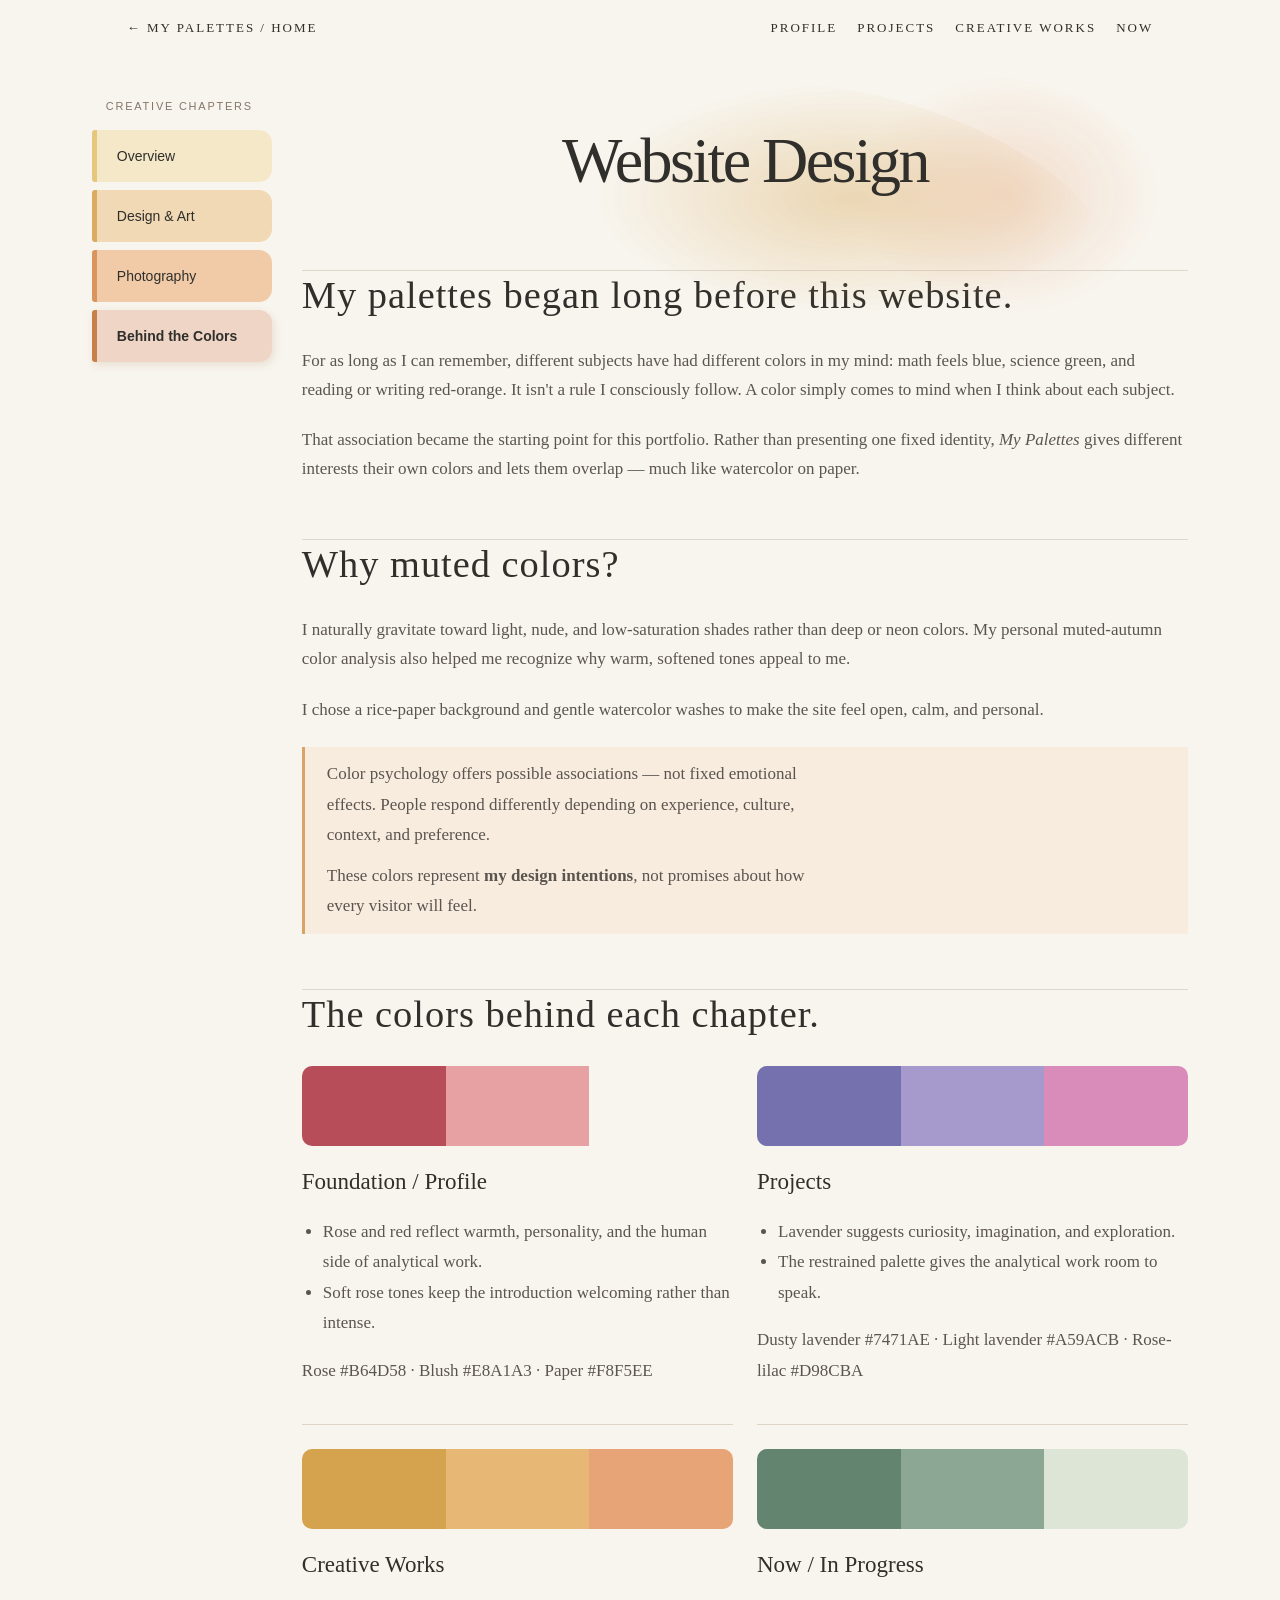
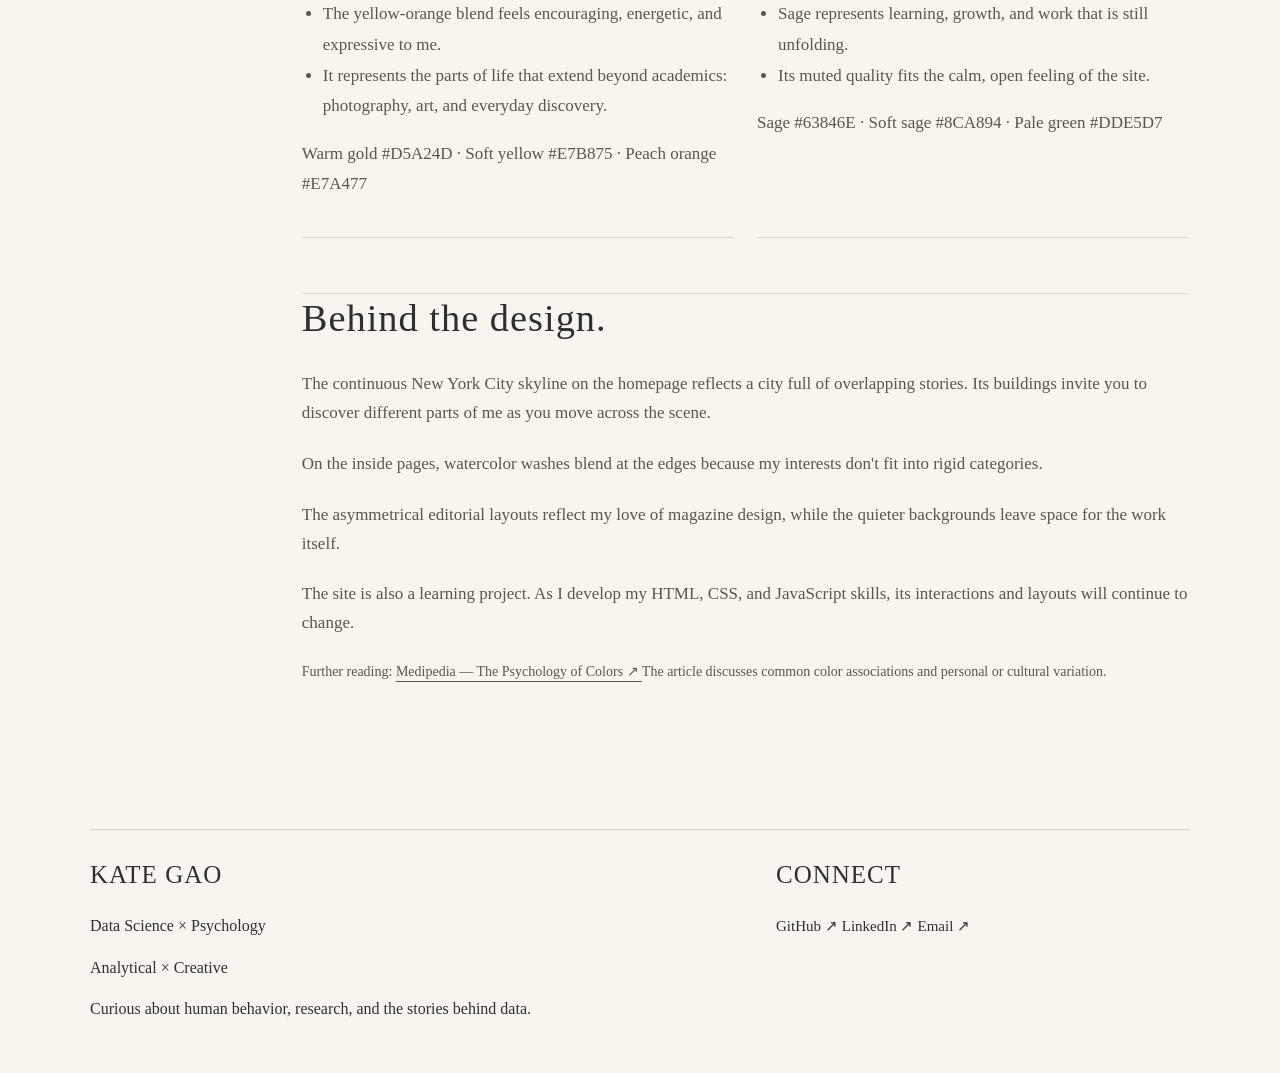
==== creative-colors.html @ e6b53db7 "Add files via upload" ====
<!DOCTYPE html>
<html lang="en">

<head>
    <meta charset="UTF-8">
    <meta name="viewport" content="width=device-width, initial-scale=1">

    <title>The colors I keep coming back to. | My Palettes</title>

    <!-- Shared portfolio CSS -->
    <link rel="stylesheet" href="style.css">

    <!-- Creative Works styling -->
    <link rel="stylesheet" href="creative.css">

    <!-- Creative Works JavaScript -->
    <script src="creative.js" defer></script>
</head>

<body class="creative-site">

    <!--  main naviagation -->

    <nav class="cw-topnav" aria-label="Main navigation">
        <a href="index.html">
            ← MY PALETTES / HOME
        </a>

        <div class="cw-toplinks">
            <a href="profile.html">Profile</a>
            <a href="projects.html">Projects</a>
            <a href="photography.html">Creative Works</a>
            <a href="now.html">Now</a>
        </div>
    </nav>


    <!-- CREATIVE WORKS LAYOUT-->

    <main>
        <div class="cw-page">

            <!-- LEFT-SIDE CHAPTER NAVIGATION -->
            <aside class="cw-tabs" aria-label="Creative chapters">

                <p class="cw-tabs-title">
                    CREATIVE CHAPTERS
                </p>

                <a class="cw-tab" href="photography.html">
                    Overview
                </a>

                <a class="cw-tab" href="creative-design.html">
                    Design & Art
                </a>

                <a class="cw-tab" href="creative-photography.html">
                    Photography
                </a>

                <a
                    class="cw-tab"
                    href="creative-colors.html"
                    aria-current="page"
                >
                    Behind the Colors
                </a>

            </aside>


            <!-- MAIN PAGE CONTENT -->

            <div class="cw-main">

                <!-- PAGE TITLE + WATERCOLOR BACKGROUND -->
                <header class="cw-heading">

                    <svg
                        class="cw-wash"
                        viewBox="0 0 800 380"
                        aria-hidden="true"
                    >
                        <defs>
                            <radialGradient id="goldwash">
                                <stop
                                    stop-color="#DBB16A"
                                    stop-opacity=".52"
                                />
                                <stop
                                    offset="1"
                                    stop-color="#DBB16A"
                                    stop-opacity="0"
                                />
                            </radialGradient>

                            <radialGradient id="orangewash">
                                <stop
                                    stop-color="#E6A47A"
                                    stop-opacity=".35"
                                />
                                <stop
                                    offset="1"
                                    stop-color="#E6A47A"
                                    stop-opacity="0"
                                />
                            </radialGradient>
                        </defs>

                        <path
                            d="M90 130 C175 10 430 40 590 135
                               S740 330 470 335 S10 285 90 130Z"
                            fill="url(#goldwash)"
                        />

                        <path
                            d="M390 65 C580 -5 800 90 760 230
                               S540 370 390 240Z"
                            fill="url(#orangewash)"
                        />
                    </svg>

                    <h1>
                        Website Design
                    </h1>

                </header>


                <!--SECTION 1: PERSONAL COLOR ASSOCIATIONS-->

                <section class="cw-section">

                    <h2>
                        My palettes began long before this website.
                    </h2>

                    <p>
                        For as long as I can remember, different subjects
                        have had different colors in my mind: math feels
                        blue, science green, and reading or writing
                        red-orange. It isn't a rule I consciously follow.
                        A color simply comes to mind when I think about
                        each subject.
                    </p>

                    <p>
                        That association became the starting point for
                        this portfolio. Rather than presenting one fixed
                        identity, <em>My Palettes</em> gives different
                        interests their own colors and lets them overlap
                        — much like watercolor on paper.
                    </p>

                </section>


                <!-- SECTION 2: COLOR PREFERENCES-->

                <section class="cw-section">

                    <h2>Why muted colors?</h2>

                    <p>
                        I naturally gravitate toward light, nude, and
                        low-saturation shades rather than deep or neon
                        colors. My personal muted-autumn color analysis
                        also helped me recognize why warm, softened
                        tones appeal to me.
                    </p>

                    <p>
                        I chose a rice-paper background and gentle
                        watercolor washes to make the site feel open,
                        calm, and personal.
                    </p>

                    <div class="cw-note">
                        <p>
                            Color psychology offers possible associations
                            — not fixed emotional effects. People respond
                            differently depending on experience, culture,
                            context, and preference.
                        </p>

                        <p>
                            These colors represent
                            <strong>my design intentions</strong>,
                            not promises about how every visitor will feel.
                        </p>
                    </div>

                </section>


                <!--SECTION 3: WEBSITE COLOR PALETTES-->

                <section class="cw-section">

                    <h2>The colors behind each chapter.</h2>

                    <div class="cw-palette-grid">


                        <!-- PALETTE 1: FOUNDATION / PROFILE -->
                        <article class="cw-palette">

                            <div
                                class="cw-swatches"
                                aria-label="Foundation and Profile palette"
                            >
                                <span
                                    style="background:#B64D58"
                                    title="Rose: #B64D58"
                                ></span>

                                <span
                                    style="background:#E8A1A3"
                                    title="Blush: #E8A1A3"
                                ></span>

                                <span
                                    style="background:#F8F5EE"
                                    title="Paper: #F8F5EE"
                                ></span>
                            </div>

                            <h3>Foundation / Profile</h3>

                            <ul>
                                <li>
                                    Rose and red reflect warmth, personality,
                                    and the human side of analytical work.
                                </li>

                                <li>
                                    Soft rose tones keep the introduction
                                    welcoming rather than intense.
                                </li>
                            </ul>

                            <p class="cw-muted">
                                Rose #B64D58 ·
                                Blush #E8A1A3 ·
                                Paper #F8F5EE
                            </p>

                        </article>


                        <!-- PALETTE 2: PROJECTS -->
                        <article class="cw-palette">

                            <div
                                class="cw-swatches"
                                aria-label="Projects palette"
                            >
                                <span
                                    style="background:#7471AE"
                                    title="Dusty lavender: #7471AE"
                                ></span>

                                <span
                                    style="background:#A59ACB"
                                    title="Light lavender: #A59ACB"
                                ></span>

                                <span
                                    style="background:#D98CBA"
                                    title="Rose-lilac: #D98CBA"
                                ></span>
                            </div>

                            <h3>Projects</h3>

                            <ul>
                                <li>
                                    Lavender suggests curiosity, imagination,
                                    and exploration.
                                </li>

                                <li>
                                    The restrained palette gives the
                                    analytical work room to speak.
                                </li>
                            </ul>

                            <p class="cw-muted">
                                Dusty lavender #7471AE ·
                                Light lavender #A59ACB ·
                                Rose-lilac #D98CBA
                            </p>

                        </article>


                        <!-- PALETTE 3: CREATIVE WORKS -->
                        <article class="cw-palette">

                            <div
                                class="cw-swatches"
                                aria-label="Creative Works palette"
                            >
                                <span
                                    style="background:#D5A24D"
                                    title="Warm gold: #D5A24D"
                                ></span>

                                <span
                                    style="background:#E7B875"
                                    title="Soft yellow: #E7B875"
                                ></span>

                                <span
                                    style="background:#E7A477"
                                    title="Peach orange: #E7A477"
                                ></span>
                            </div>

                            <h3>Creative Works</h3>

                            <ul>
                                <li>
                                    The yellow-orange blend feels
                                    encouraging, energetic, and expressive
                                    to me.
                                </li>

                                <li>
                                    It represents the parts of life that
                                    extend beyond academics: photography,
                                    art, and everyday discovery.
                                </li>
                            </ul>

                            <p class="cw-muted">
                                Warm gold #D5A24D ·
                                Soft yellow #E7B875 ·
                                Peach orange #E7A477
                            </p>

                        </article>


                        <!-- PALETTE 4: NOW / IN PROGRESS -->
                        <article class="cw-palette">

                            <div
                                class="cw-swatches"
                                aria-label="Now and In Progress palette"
                            >
                                <span
                                    style="background:#63846E"
                                    title="Sage: #63846E"
                                ></span>

                                <span
                                    style="background:#8CA894"
                                    title="Soft sage: #8CA894"
                                ></span>

                                <span
                                    style="background:#DDE5D7"
                                    title="Pale green: #DDE5D7"
                                ></span>
                            </div>

                            <h3>Now / In Progress</h3>

                            <ul>
                                <li>
                                    Sage represents learning, growth,
                                    and work that is still unfolding.
                                </li>

                                <li>
                                    Its muted quality fits the calm,
                                    open feeling of the site.
                                </li>
                            </ul>

                            <p class="cw-muted">
                                Sage #63846E ·
                                Soft sage #8CA894 ·
                                Pale green #DDE5D7
                            </p>

                        </article>

                    </div>

                </section>


                <!--SECTION 4: WEBSITE DESIGN PHILOSOPHY -->

                <section class="cw-section">

                    <h2>Behind the design.</h2>

                    <p>
                        The continuous New York City skyline on the
                        homepage reflects a city full of overlapping
                        stories. Its buildings invite you to discover
                        different parts of me as you move across the scene.
                    </p>

                    <p>
                        On the inside pages, watercolor washes blend at
                        the edges because my interests don't fit into
                        rigid categories.
                    </p>

                    <p>
                        The asymmetrical editorial layouts reflect my
                        love of magazine design, while the quieter
                        backgrounds leave space for the work itself.
                    </p>

                    <p>
                        The site is also a learning project. As I develop
                        my HTML, CSS, and JavaScript skills, its
                        interactions and layouts will continue to change.
                    </p>

                    <p class="cw-source">
                        Further reading:

                        <a
                            class="cw-cta"
                            href="https://themedipedia.com/blog/the-psychology-of-colors-how-different-colors-affect-your-mood-and-mental-health"
                            target="_blank"
                            rel="noopener noreferrer"
                        >
                            Medipedia — The Psychology of Colors ↗
                        </a>

                        The article discusses common color associations
                        and personal or cultural variation.
                    </p>

                </section>

            </div>
        </div>
    </main>


    <!-- FOOTER-->
    <footer class="palette-profile-footer now-footer">
    <div><h2>KATE GAO</h2><p>Data Science × Psychology</p><p>Analytical × Creative</p><p>Curious about human behavior, research, and the stories behind data.</p></div>
    <div><h2>CONNECT</h2><p><a href="https://github.com/" target="_blank" rel="noopener noreferrer">GitHub ↗</a> <a href="https://www.linkedin.com/" target="_blank" rel="noopener noreferrer">LinkedIn ↗</a> <a href="mailto:your-email@example.com">Email ↗</a></p></div>
    </footer>

</body>
</html>
---- style.css ----
/* website appearance */

body { /*set background color and text color for the entire website */

    margin:0; background-color: #F8F5EE; color: #302F2B; line-height: 1.6; font-family: Georgia, serif; min-height: 100vh;
    display: flex;
    flex-direction: column;

}/*margin = space outside the element */

h1{ /*set font size and color for h1 headings */
    margin-top: 100px; margin-bottom: 20px; font-family: 'Georgia', serif; font-size: 48px; font-weight: normal; text-align: center;
}

h1 + p{
    text-align: center; font-family: 'Georgia', serif;  color: #777067; margin-bottom: 40px;
}

nav { 
    display: flex; justify-content: center; gap: 40px; padding: 25px;
}/*padding = space inside the element */

nav a{
    color: #302F2B; text-decoration: none; font-family: 'Georgia', serif; font-size: 13px; letter-spacing: 2px; text-transform: uppercase;;
}

nav a:hover{
    color: #B64D58; transition: all 0.3s ease-in-out;
}

section {
    min-height: 85vh; padding: 80px 10%; border-top: 1px solid #DDD7CC; box-sizing: border-box;
}

html {
    scroll-behavior: smooth;
}

h2{
    font-family: 'Georgia', serif; font-size: 32px; font-weight: normal; letter-spacing: 1px;
}

section p {
    font-family: 'Georgia', serif; font-size: 16px; color: #777067; max-width: 500px; 
}


/* NYC skyline illustration */

/* Vertical scrolling NYC landscape */
.skyline-container {
    width: 90%;
    max-width: 600px;
    margin: 60px auto 30px;
    overflow: visible; 
}

.skyline-image {
    display: block;
    width: 100%;
    height: auto;
    overflow: visible;
}

/* Section names */

.landmark-link {
    cursor: pointer;
    outline: none;
}
.landmark-link text {
    font-family: Georgia, serif;
    font-size: 31px;
    fill: #302F2B;
    transition: fill 0.3s ease;
}

.landmark-link:hover text,
.landmark-link:focus-visible text {
    fill: #755B60;
}

/* Watercolor: hidden by default */
.watercolor {
    opacity: 0;
    pointer-events: none;
    transition: opacity 0.8s ease;
}

/* Show watercolor when its section name is hovered */
.skyline-container:has(.profile-link:hover) .profile-color,
.skyline-container:has(.profile-link:focus-visible) .profile-color {
    opacity: 1;
}

.skyline-container:has(.creative-link:hover) .creative-color,
.skyline-container:has(.creative-link:focus-visible) .creative-color {
    opacity: 1;
}

.skyline-container:has(.projects-link:hover) .projects-color,
.skyline-container:has(.projects-link:focus-visible) .projects-color {
    opacity: 1;
}

.skyline-container:has(.now-link:hover) .now-color,
.skyline-container:has(.now-link:focus-visible) .now-color {
    opacity: 1;
}

/* Interactive skyline regions */
.skyline-zone {
    cursor: pointer;
}

.skyline-zone rect {
    transition: fill 0.4s ease;
}

.profile-zone:hover rect,
.profile-zone:focus-visible rect {
    fill: rgba(182, 77, 88, 0.18);
}

.photography-zone:hover rect,
.photography-zone:focus-visible rect {
    fill: rgba(214, 154, 54, 0.18);
}

.projects-zone:hover rect,
.projects-zone:focus-visible rect {
    fill: rgba(116, 113, 174, 0.18);
}

.now-zone:hover rect,
.now-zone:focus-visible rect {
    fill: rgba(132, 155, 128, 0.18);
}


/* PERSONAL FOOTER */
.portfolio-footer {
    max-width: 900px;
    margin: 20px auto 0;
    padding: 65px 40px 35px;
    border-top: 1px solid #D8D1C6;
}
.footer-about {
    margin-bottom: 65px;
}

.portfolio-footer h2 {
    font-family: Georgia, serif;
    font-size: 28px;
    font-weight: normal;
    margin-bottom: 25px;
    color: #302F2B;
}

.footer-about p {
    font-size: 17px;
    line-height: 1.8;
    color: #746D65;
    margin: 8px 0;
}

.social-links {
    display: flex;
    flex-wrap: wrap;
    gap: 30px;
}

.social-links a {
    color: #302F2B;
    font-size: 15px;
    text-decoration: none;
    transition: color 0.3s ease;
}

.social-links a:hover,
.social-links a:focus-visible {
    color: #B64D58;
}

.footer-credit {
    margin-top: 75px;
    padding-top: 25px;
    border-top: 1px solid #E5DED3;
    color: #948C82;
    font-size: 12px;
}

/* Smaller screens */
@media (max-width: 600px) {
    .portfolio-footer {
        margin-top: 60px;
        padding: 45px 25px 30px;
    }
    .portfolio-footer h2 {
        font-size: 24px;
    }
}


/* PROFILE PAGE*/
.palette-profile-body {
    background: #F8F5EE;
    color: #302F2B;
}

/* HEADER */
.palette-page-header {
    display: flex;
    justify-content: space-between;
    align-items: center;
    padding: 32px 7%;
}

.palette-back-link {
    color: #302F2B;
    font-size: 13px;
    text-decoration: none;
    letter-spacing: 1px;
}

.palette-back-link:hover {
    color: #B64D58;
}
.palette-page-number {
    color: #766D66;
    font-size: 12px;
    letter-spacing: 2px;
}


/* MAIN LAYOUT */
.palette-profile {
    max-width: 1100px;
    margin: 0 auto;
    padding: 0 7%;
}

/* INTRODUCTION */
.palette-hero {
    position: relative;
    isolation: isolate;
    max-width: 780px;
    padding: 75px 0 75px;
}
.palette-kicker {
    font-family: Georgia, serif;
    font-size: 13px;
    font-weight: 600;
    color: #92505D;
    letter-spacing: 2px;
    text-transform: uppercase;
}
.palette-hero h1 {
    font-family: Georgia, serif;
    font-size: clamp(48px, 7vw, 86px);
    font-weight: normal;
    line-height: 1.12;
    text-align: left;
    margin: 25px 0 35px;

}
.palette-intro {
    font-family: Georgia, serif;
    font-size: 25px;
    line-height: 1.5;
    color: #514A46;
    max-width: 600px;
}
.palette-description {
    font-size: 18px;
    line-height: 1.9;
    color: #45413E;
    max-width: 590px;
    margin-top: 30px;
}
.palette-selected {
    padding-top: 25px;
    padding-bottom: 45px;
}

/* Reduce excess space around the watercolor,
   without removing the watercolor itself */
.palette-creative .chapter-wash {
    position: absolute;
    top: 0;
    left: -12%;
    width: 125%;
    height: 100%;
    pointer-events: none;
}

/* Excel icon */
.excel-icon {
    color: #217346;
}
/* SQL learning status */
.toolkit-learning > i {
    color: #7471AE;
}
.toolkit-learning small {
    font-size: 11px;
    letter-spacing: 0.5px;
    color: #92505D;
    text-align: center;
}


/*MY PALETTES — WATERCOLOR LAYERS*/
/* Each section becomes a positioning
   reference for its own watercolor. */
.palette-hero,
.palette-toolkit {
    position: relative;
    isolation: isolate;
}

/* Watercolor stays behind text and icons. */
.palette-watercolor {
    position: absolute;
    z-index: -1;
    pointer-events: none;
    width: 115%;
    height: 100%;
    overflow: visible;
}

/* Intro watercolor */
.hero-watercolor {
    position: absolute;
    z-index: -1;

    /* Move watercolor toward the right */
    left: 65%;

    /* Keep it near the heading */
    top: -110px;

    /* Center relative to its position */
    transform: translateX(-50%);

    width: 100%;
    height: 350px;

    pointer-events: none;
    overflow: visible;
}
/* Toolkit wash */
.toolkit-watercolor {
    top: -5%;
    left: -8%;
}
/* Center the entire introduction section */
.palette-profile .palette-hero {
    position: relative;
    isolation: isolate;

    width: 100%;
    max-width: 900px;

    margin: 0 auto;
    padding: 65px 0 75px;

    text-align: center;
}

/* Position watercolor behind the title */
.palette-profile .hero-watercolor {
    position: absolute;
    z-index: -1;

    top: -110px;
    left: 50%;
    transform: translateX(-50%);

    width: 100%;
    height: 350px;

    pointer-events: none;
    overflow: visible;
}

/* Center the title */
.palette-profile .palette-hero h1 {
    max-width: 850px;

    margin: 20px auto 25px;

    text-align: center;
    font-size: clamp(48px, 7vw, 86px);
    line-height: 1.12;
}

/* Center the introductory statement */
.palette-profile .palette-intro {
    max-width: 700px;

    margin: 0 auto 25px;

    text-align: center;
    font-size: 23px;
    line-height: 1.6;
}

/* Center the longer description */
.palette-profile .palette-description {
    max-width: 730px;

    margin: 0 auto;

    text-align: center;
    font-size: 18px;
    line-height: 1.8;
}
/*  PALETTES — REMAINING PROFILE SECTIONS*/
/* 1. SHARED CHAPTER STYLES */
.palette-chapter {
    position: relative;
    isolation: isolate;
    padding: 55px 0 65px;
}

/* Section headings */
.palette-chapter h2 {
    font-family: Georgia, "Times New Roman", serif;
    font-size: clamp(30px, 3.3vw, 42px);
    font-weight: normal;
    line-height: 1.2;
    margin: 14px 0 22px;
}
/* Experience titles */
.palette-chapter h3 {
    font-family: Georgia, "Times New Roman", serif;
    font-size: clamp(22px, 2.3vw, 27px);
    font-weight: normal;
    line-height: 1.3;
    margin: 0 0 8px;
}
/* Body paragraphs */
.palette-chapter p {
    font-size: 16px;
    line-height: 1.75;
}
.palette-chapter .palette-kicker {
    font-family: Georgia, serif;
    font-size: 13px;
    font-weight: 600;
    letter-spacing: 2px;
    color: #92505D;
    text-transform: uppercase;
    line-height: 1.5;
}

/* Introduction below section headings */
.chapter-intro {
    max-width: 620px;
    margin-bottom: 30px;
}
/* Research and leadership entries */
.experience-block {
    display: grid;
    grid-template-columns: 38px 1fr;
    gap: 20px;
    margin-bottom: 28px;
}
.experience-place {
    font-size: 13px !important;
    letter-spacing: 0.6px;
    margin: 0 0 12px;
}

/* No extra space after the last entry */
.experience-block:last-child {
    margin-bottom: 0;
}

/* 2. WATERCOLOR ARTWORK */
.chapter-wash {
    position: absolute; /* allows watercolor to sit behind text  */
    top: 0;
    left: -12%;
    width: 125%;
    z-index: -1; /* behind text */
    pointer-events: none;
    overflow: visible;
}

/* Uneven pigment edges and soft diffusion */
.pigment-shapes {
    filter: url(#chapter-pigment);
}


/* 3. EXPERIENCE ENTRIES */
.research-entries,
.leadership-entries {
    max-width: 720px;
}
.experience-block {
    display: grid;
    grid-template-columns: 38px 1fr;
    gap: 25px;
    margin-bottom: 48px;
}
.experience-number {
    font-family: Georgia, serif;
    font-size: 14px;
    color: #92505D;
    padding-top: 7px;
}
.experience-place {
    font-size: 14px !important;
    letter-spacing: 1px;
    color: #92505D !important;
    margin: 0 0 18px;
}

/* 4. STAGGERED EDITORIAL COMPOSITION */
.palette-research {
    max-width: 830px;
    margin-left: 3%;
}
.palette-leadership {
    max-width: 740px;
    margin-left: auto;
    margin-right: 0;
}
/* Allow the creative section to use
   the full available page width */
.palette-creative {
    max-width: 100%;
    margin-left: 0;
    margin-right: 0;
    padding-top: 35px;
    padding-bottom: 15px;
    min-height: 0;
    height: auto;
}
.palette-selected {
    max-width: 700px;
    margin-left: 6%;
}
.palette-text-link {
    display: inline-block;
    color: #92505D;
    text-decoration: none;
    font-size: 16px;
    padding-bottom: 6px;
    border-bottom: 1px solid currentColor;
    transition: transform .3s ease;
}
.palette-text-link:hover {
    transform: translateX(6px);
}
/* Reduce spacing between all chapters */
.palette-profile .palette-chapter {
    padding-top: 35px;
}
/* Reduce spacing after opening section */
.palette-profile .palette-foundation {
    padding-bottom: 45px;
}
/* Keep Research and Leadership close */
.palette-profile .palette-research {
    padding-top: 35px;
    padding-bottom: 35px;
}
.palette-profile .palette-leadership {
    padding-top: 35px;
    padding-bottom: 35px;
}
/* Beyond the Resume → Projects */
.palette-profile .palette-creative {
    padding-top: 30px;
    padding-bottom: 55px;
}
.palette-profile .palette-selected {
    padding-top: 15px;
    padding-bottom: 35px;
}
/* Last section → Footer */
.palette-profile .palette-languages {
    padding-top: 15px;
    padding-bottom: 5px;
}
/* Remove excess space after final content */
.palette-profile .palette-chapter:last-of-type {
    margin-bottom: 0;
}
/* Tighter paragraphs */
.palette-profile .chapter-intro {
    margin-bottom: 20px;
}
/* Tighter experience spacing */
.palette-profile .experience-block {
    margin-bottom: 25px;
}
.palette-profile .experience-block:last-child {
    margin-bottom: 0;
}
/* Smaller section headings */
.palette-profile .palette-chapter h2 {
    font-size: clamp(28px, 3vw, 40px);
    margin-bottom: 18px;
}
/* Smaller body text */
.palette-profile .palette-chapter p {
    font-size: 16px;
    line-height: 1.7;
}

.profile-feature-row {
    display: grid;
    grid-template-columns: repeat(2, minmax(0, 1fr));
    gap: 65px;
    align-items: start;

    width: 100%;
    margin: 0;
}
.palette-profile .profile-feature-row .palette-creative,
.palette-profile .profile-feature-row .palette-selected {
    width: 100%;
    max-width: none;
    min-width: 0;

    margin: 0;
    padding: 25px 0 35px;
}
/*
   Keep the existing watercolor artwork
   behind each section's text.
*/
.profile-feature-row .chapter-wash {
    position: absolute;
    top: 0;
    left: -12%;

    width: 125%;
    height: 100%;

    z-index: -1;
    pointer-events: none;
}


/* 6. PALETTE COLOR SWATCHES */
.palette-swatches {
    display: flex;
    flex-wrap: wrap;
    gap: 26px;
    margin-top: 35px;
}
.swatch-group {
    display: flex;
    flex-direction: column;
    align-items: center;
    gap: 10px;
}
.swatch {
    display: block;
    width: 85px;
    height: 14px;
    border-radius: 50%;
    filter: blur(2px);
}

.swatch-profile {
    background: #B64D58;
}
.swatch-projects {
    background: linear-gradient(
        90deg,
        #7471AE,
        #D98CBA
    );
}
.swatch-photo {
    background: linear-gradient(
        90deg,
        #D69A36,
        #E8A1A3
    );
}
.swatch-now {
    background: linear-gradient(
        90deg,
        #849B80,
        #A8CBA5
    );
}
.swatch-group small {
    color: #625B57;
    font-size: 12px;
}


/* 8. FOOTER (shared)*/
body > main {
    padding-bottom: 25px;
}
.palette-profile-footer {
    display: grid;
    grid-template-columns: 1.2fr 0.8fr;
    gap: 65px;
    align-items: start;
    width: 86%;
    max-width: 1100px;
    margin: auto auto 0;
    padding: 25px 0 35px;
    border-top: 1px solid #D8D0C8;
}
/* Footer headings */
.palette-profile-footer h2 {
    font-family: Georgia, serif;
    font-size: 25px;
    font-weight: normal;
    color: #302F2B;
    margin: 0 0 18px;
}
/* Left column */
.footer-about p {
    font-family: Georgia, serif;
    font-size: 15px;
    line-height: 1.6;
    color: #766D66;
    margin: 0 0 6px;
}
.footer-about .footer-description {
    max-width: 400px;
    margin-top: 15px;
    font-size: 14px;
}
/* Right column */
.footer-links {
    display: flex;
    flex-wrap: wrap;
    gap: 8px;
}
.palette-profile-footer a {
    font-family: Georgia, serif;
    font-size: 15px;
    color: #92505D;
    text-decoration: none;
    border-bottom: 1px solid transparent;
    padding-bottom: 4px;
}



.palette-profile-footer a:hover {
    border-bottom-color: currentColor;
}



/* COMBINED INTRODUCTION AND TOOLKIT */
.palette-foundation {
    position: relative;
    isolation: isolate;
    padding: 65px 0 70px;
}
/* Keep the original watercolor behind content */
.palette-foundation .palette-watercolor {
   position: absolute;
    z-index: -1;
    pointer-events: none;

    /* Center the watercolor horizontally */
    left: 50%;
    transform: translateX(-50%);

    /* Move watercolor upward toward the heading */
    top: -80px;

    /* Keep the watercolor around the heading */
    width: 150%;
    height: 480px;

    overflow: visible;
}
/* 2. CENTERED OPENING HEADING */
.foundation-heading {
    width: 100%;
    text-align: center;
    margin: 0 auto 40px;
}



.foundation-heading h1 {
    font-family: Georgia, serif;
    font-size: clamp(48px, 7vw, 86px);
    font-weight: normal;
    line-height: 1.12;
    text-align: center;
    margin: 25px auto 0;
}



/* 3. INTRODUCTION + PORTRAIT */
.foundation-layout {
    display: grid;
    grid-template-columns: minmax(0, 1.3fr) minmax(0, .7fr);
    gap: 65px;
    align-items: start;
}
.foundation-content {
    text-align: left;
}
.foundation-content .palette-intro {
    font-size: 23px;
    line-height: 1.55;
    max-width: 550px;
}
.foundation-content .palette-description {
    font-size: 18px;
    line-height: 1.85;
    max-width: 580px;
}
/* Organic portrait — no rectangular card */
.foundation-portrait {
    margin: 20px 0 0;
    transform: translateY(-25px);
}
.foundation-portrait img {
    width: 100%;
    display: block;
    aspect-ratio: 4 / 5;
    object-fit: cover;
    border-radius:
        46% 54% 49% 51% /
        51% 43% 57% 49%;
}
.foundation-portrait figcaption {
    font-family: Georgia, serif;
    font-style: italic;
    font-size: 13px;
    text-align: right;
    color: #92505D;
    margin-top: 14px;
}

/* 4. TECHNICAL TOOLKIT + EDUCATION*/
.foundation-toolkit {
    margin-top: 55px;
}
.foundation-toolkit h2 {
    font-family: Georgia, serif;
    font-size: clamp(26px, 3vw, 36px);
    font-weight: normal;
    margin: 14px 0 30px;
}
.foundation-toolkit .toolkit-icons {
    display: grid;
    grid-template-columns: repeat(4, minmax(0, 1fr));
    gap: 26px 12px;
}
.foundation-toolkit .toolkit-item {
    display: flex;
    flex-direction: column;
    align-items: center;
    gap: 8px;
    text-align: center;
    font-size: 13px;
    background: transparent;
    border: none;
    box-shadow: none;
}
.foundation-toolkit .toolkit-item i {
    display: inline-block;
    font-size: 32px;
    line-height: 1;
    min-height: 36px;
    opacity: 1;
    visibility: visible;
}
.foundation-toolkit .toolkit-item small {
    font-size: 10px;
    color: #92505D;
    line-height: 1.4;
}
.foundation-details-grid {
    display: grid;
    grid-template-columns: repeat(2, minmax(0, 1fr));
    gap: 45px;
    align-items: start;
    width: 100%;
    margin-top: 35px;
}
/* Prevent old toolkit spacing from
   adding unnecessary vertical space. */
.foundation-details-grid .foundation-toolkit {
    margin-top: 0;
    min-width: 0;
}
/* Education should size to its content,
   not inherit the global section height. */
.foundation-details-grid .foundation-education {
    min-height: 0;
    height: auto;
    padding: 0;
    border: none;
    min-width: 0;
}
/* Keep GPA separate from degree */
.education-gpa {
    font-size: 14px;
    color: #766D66;
    margin: 0 0 8px;
}
/* Education section inherits the
   site's existing editorial typography. */
.foundation-education {
    position: relative;
    min-width: 0;
    min-height: 0;
    height: auto;
    padding: 0;
    border: none;
}

/* Match the toolkit's heading style. */
.foundation-education h2 {
    font-family: Georgia, serif;
    font-size: clamp(23px, 2.5vw, 31px);
    font-weight: normal;
    line-height: 1.25;
    margin: 12px 0 25px;
}

/* University name */
.education-entry h3 {
    font-family: Georgia, serif;
    font-size: 21px;
    font-weight: normal;
    margin: 0 0 10px;
    color: #302F2B;
}

/* Degree title */
.education-degree {
    font-size: 16px;
    color: #514A46;
    line-height: 1.6;
    margin: 0 0 8px;
}

/* Graduation date */
.education-date {
    font-size: 13px;
    color: #92505D;
    letter-spacing: 0.5px;
    margin: 0 0 20px;
}

/* Academic information */
.education-details {
    margin-top: 20px;
    padding-left: 18px;
    border-left: 1px solid #D8D0C8;
}

.education-details p {
    font-size: 14px;
    line-height: 1.7;
    color: #766D66;
    margin: 0 0 16px;
}

/* Labels sit above their descriptions. */
.education-details strong {
    display: block;
    font-size: 13px;
    font-weight: normal;
    letter-spacing: 0.5px;
    color: #92505D;
    margin-bottom: 4px;
}


/* 5. LANGUAGES — ABSTRACT EDITORIAL LAYOUT */
.palette-languages {
    max-width: 850px;
    margin-left: 5%;
    margin-right: auto;
}
/* CURRENT WORK + LANGUAGES SIDE BY SIDE */
.palette-languages {
    max-width: 100%;
    margin-left: 0;
    margin-right: 0;
}
.profile-bottom-layout {
    display: grid;
    grid-template-columns: 0.85fr 1.15fr;
    gap: 75px;
    align-items: start;
}
.profile-current,
.profile-languages-content {
    text-align: left;
}
/* LEFT: CURRENT WORK */
.profile-current p:not(.palette-kicker) {
    max-width: 340px;
    margin-bottom: 25px;
}
/* RIGHT: LANGUAGES STACKED VERTICALLY */
.language-list {
    display: flex;
    flex-direction: column;
    gap: 28px;
    margin-top: 35px;
}
.language-item {
    display: grid;
    grid-template-columns: 55px minmax(0, 1fr) auto;
    align-items: center;
    gap: 15px;
    background: transparent;
    border: none;
    box-shadow: none;
}
.language-name {
    font-family: Georgia, serif;
    font-size: 19px;
     color: #302F2B;
}
.language-level {
    font-size: 12px;
    white-space: nowrap;
    color: #766D66;
    text-transform: uppercase;
    letter-spacing: 1px;
}
.language-symbol {
    font-family: Georgia, serif;
    font-size: 20px;
    color: #B64D58;
    min-width: 48px;
}

/* 6. LINK TO NOW */
.profile-now-link {
    margin-top: 55px;
    font-family: Georgia, serif;
    font-size: 17px;
    line-height: 1.7;
    color: #514A46;
}
.profile-now-link a {
    color: #627C65;
    text-decoration: none;
    border-bottom: 1px solid currentColor;
}
.profile-now-link a:hover {
    color: #849B80;
}


/* MOBILE: Applies to screens 700px wide or smaller */
@media (max-width: 700px) {
    .palette-profile .palette-chapter {
        padding-top: 25px;
        padding-bottom: 30px;
    }
    .palette-profile .palette-foundation {
        padding-bottom: 35px;
    }
    /* HEADER & INTRODUCTION */
    .palette-page-header {
        gap: 20px;
    }
    .palette-hero {
        padding: 75px 0 100px;
    }
    .palette-intro {
        font-size: 21px;
    }
    /* INTRODUCTION & TOOLKIT WATERCOLOR */
    .palette-watercolor {
        width: 130%;
        left: -15%;
    }
    
    /* ALL PROFILE CHAPTERS */
    .palette-chapter {
        max-width: 100%;
        margin-left: 0;
        margin-right: 0;
        padding: 75px 0 100px;
    }
    /* CHAPTER WATERCOLOR */
    .chapter-wash {
        width: 135%;
        left: -17%;
    }
    /* EXPERIENCE ENTRIES */
    .experience-block {
        grid-template-columns: 25px 1fr;
        gap: 15px;
    }
    /* FOOTER */
    .palette-profile-footer {
        flex-direction: column;
        align-items: flex-start;
    }
    /* ABSTRACT DESIGN — MOBILE */
    .palette-creative {
        max-width: 100%;
        margin-left: 0;
        margin-right: 0;
    }
    .profile-bottom-layout {
        grid-template-columns: 1fr;
        gap: 65px;
    }
    .language-list {
        gap: 24px;
    }
    .language-item {
        grid-template-columns: 45px minmax(0, 1fr);
        gap: 12px;
    }
    .language-level {
        grid-column: 2;
    }

    /* NEW PROFILE LAYOUT — MOBILE */
    .palette-foundation {
        padding: 65px 0 95px;
    }
    .foundation-heading {
        margin-bottom: 45px;
    }
    .foundation-heading h1 {
        font-size: clamp(42px, 10vw, 60px);
    }
    .foundation-layout {
        grid-template-columns: 1fr;
        gap: 45px;
    }
    .foundation-portrait {
        width: min(75%, 320px);
        margin: 0 auto;
        transform: none;
    }
    .foundation-toolkit .toolkit-icons {
        grid-template-columns: repeat(3, minmax(0, 1fr));
    }
    .palette-languages {
        margin-left: 0;
        max-width: 100%;
    }
    .language-list {
        grid-template-columns: 1fr;
        gap: 28px;
    }
    .palette-profile .profile-feature-row .palette-creative,
    .palette-profile .profile-feature-row .palette-selected {
        padding-top: 20px;
        padding-bottom: 20px;
    }
    .foundation-details-grid {
        grid-template-columns: 1fr;
        gap: 35px;
    }

    .foundation-education {
        padding: 0;
    }
    
    .palette-profile .palette-hero {
        padding: 45px 0 55px;
    }

    .palette-profile .hero-watercolor {
        top: -45px;
        height: 280px;
    }

    .palette-profile .palette-intro {
        font-size: 20px;
    }

    .palette-profile .palette-description {
        font-size: 16px;
    }
}


/*PROFILE SPACING  */
.palette-profile section {
    min-height: 0;
    border-top: none;
    box-sizing: border-box;
}

/* Each watercolor chapter follows its content, not viewport height. */
.palette-profile .palette-chapter {
    padding-top: 25px;
    padding-bottom: 25px;
}
.palette-profile .palette-foundation { padding-bottom: 35px; }
.palette-profile .palette-research { padding-top: 30px; padding-bottom: 20px; }
.palette-profile .palette-leadership { padding-top: 20px; padding-bottom: 20px; }
.palette-profile .palette-creative { padding-top: 20px; padding-bottom: 50px; }
.palette-profile .palette-selected { padding-top: 10px; padding-bottom: 20px; }
.palette-profile .palette-languages { padding-top: 15px; padding-bottom: 50px; }

/* Footer: preserve the shared two-column design, remove top gap. */
.palette-profile-footer {
    display: grid;
    grid-template-columns: 1.2fr .8fr;
    margin-top: 35px auto 0;
    padding-top: 25px;
    padding-bottom: 35px;
}
@media (max-width: 700px) {
    .palette-profile .palette-chapter { padding-top: 25px; padding-bottom: 30px; }
    .palette-profile .palette-creative { padding-bottom: 10px; }
    .palette-profile .palette-languages { padding-bottom: 5px; }
    .palette-profile-footer { grid-template-columns: 1fr; gap: 30px; }
}
---- creative.css ----
/* CREATIVE WORKS — Shared styles for all four creative pages.
   The prefix cw- keeps these styles separate from your existing Profile/Projects CSS. */
:root{--cw-paper:#F8F5EE;
   --cw-ink:#302F2B;
   --cw-muted:#756e67;
   --cw-line:#ded5c7;
   --cw-orange:#c77f49;
   --cw-gold:#d5a24d;
   --cw-soft:#efd8b0}
*{box-sizing:border-box} 
body.creative-site{
   margin:0;
   min-height:100vh;
   display:flex;
   flex-direction:column;
   background:var(--cw-paper);
   color:var(--cw-ink);
   font-family:Georgia,'Times New Roman',serif
   }
   
   body.creative-site a{color:inherit}
   body.creative-site main{flex:1} 
   .cw-topnav{
      max-width:1180px;
      width:100%;
      margin:0 auto;
      padding:22px 6%;
      display:flex;
      justify-content:space-between;
      gap:20px;
      align-items:center;
      font:13px Arial,sans-serif;
      letter-spacing:.08em
   }.cw-topnav a{text-decoration:none}
   .cw-topnav a:hover{color:var(--cw-orange)}
   .cw-toplinks{display:flex;gap:20px;flex-wrap:wrap}
   .cw-homehero{max-width:1120px;
      margin:25px auto 45px;
      padding:90px 7% 60px;
      position:relative;
      isolation:isolate
   }.cw-kicker{font:700 12px Arial,sans-serif;
      letter-spacing:.2em;
      color:#ad7843;
      text-transform:uppercase
   }.cw-homehero h1,.cw-heading h1{font-weight:normal;
      letter-spacing:-.04em;
      font-size:clamp(45px,6vw,88px);
      line-height:1.08;margin:20px 0
   }.cw-homehero p,.cw-heading p{
      font-size:clamp(17px,2vw,21px);
      line-height:1.7;
      max-width:680px;
      color:var(--cw-muted)
   }.cw-wash{
      position:absolute;
      z-index:-1;
      pointer-events:none;
      width:min(820px,90%);
      height:auto;top:0;
      right:-2%;
      opacity:.8
   }.cw-doorways{
      max-width:1120px;
      margin:0 auto 110px;
      padding:0 7%;
      display:grid;
      grid-template-columns:repeat(3,minmax(0,1fr));
      gap:20px
   }.cw-doorway{
      position:relative;
      min-height:260px;
      padding:30px;
      border:1px solid #ded1be;
      border-radius:19px;
      text-decoration:none;
      background:rgba(255,255,255,.36);
      display:flex;
      flex-direction:column;
      justify-content:space-between;
      transition:transform .25s, border-color .25s,box-shadow .25s
   }.cw-doorway:hover,.cw-doorway:focus-visible{
      transform:translateY(-5px);
      border-color:#c78750;
      box-shadow:0 12px 25px #b69d801f
   }.cw-doorway h2{
      font-weight:normal;
      font-size:32px;
      margin:0
   }.cw-doorway p{
      line-height:1.6;
      color:var(--cw-muted)
   }.cw-doorway span{
      color:#b17441;
      font:12px Arial,sans-serif;
      letter-spacing:.1em
   }.cw-page{
      max-width:1250px;
      width:100%;
      margin:0 auto;
      display:grid;
      grid-template-columns:190px minmax(0,1fr);
      gap:52px;
      padding:35px 6% 100px
   }
      /* Let paragraphs use more of the content area */
   body.creative-site .cw-main .cw-section {
      width: 100%;
      max-width: none;
   }

   body.creative-site .cw-main .cw-section > p {
      max-width: 900px;
   }
   .cw-tabs{
      position:sticky;
      top:20px;
      align-self:start;
      padding-top:24px
   }.cw-tabs-title{
      font:11px Arial,sans-serif;
      letter-spacing:.16em;
      color:#85766a;
      margin:0 0 18px 14px
   }.cw-tab{
      display:block;
      padding:18px 16px 18px 20px;
      margin:0 0 8px;
      border-radius:3px 13px 13px 3px;
      border-left:5px solid transparent;
      text-decoration:none;
      font:14px Arial,sans-serif;
      transition:transform .2s,filter .2s
   }.cw-tab:hover{
      transform:translateX(5px);
      filter:saturate(1.12)
   }.cw-tab:nth-of-type(1){
      background:#f5e8c9;
      border-color:#e7c67d
   }.cw-tab:nth-of-type(2){
      background:#f0d9b4;
      border-color:#dbab63
   }.cw-tab:nth-of-type(3){
      background:#f1cba7;
      border-color:#d9955d
   }.cw-tab:nth-of-type(4){
      background:#efd5c5;
      border-color:#c77f49
   }.cw-tab[aria-current="page"]{
      font-weight:bold;
      box-shadow:2px 3px 9px #9b714a2a
   }.cw-heading{
      position:relative;
      isolation:isolate;
      padding:40px 0 70px
   }.cw-heading h1{
      font-size:clamp(42px,5vw,70px)
   }.cw-heading .cw-wash{
      width:70%;right:0;top:-30px
   }.cw-section{
      margin:10px 0 70px
   }.cw-section h2{
      font-weight:normal;
      font-size:clamp(28px,3vw,40px)
   }.cw-section p,.cw-section li{
      font-size:17px;
      line-height:1.8;
      color:#5c554f
   }.cw-gallery{
      display:grid;
      grid-template-columns:repeat(2,minmax(0,1fr));
      gap:22px
   }.cw-photo{
      position:relative;
      min-height:270px;
      aspect-ratio:4/3;
      background:linear-gradient(145deg,#ece3d7,#e0d6c9);
      border:1px solid #d9cec1;
      border-radius:12px;
      overflow:hidden
   }.cw-photo img{
      display:block;
      width:100%;
      height:100%;
      object-fit:cover
   }.cw-photo .cw-placeholder{
      height:100%;
      display:grid;
      place-content:center;
      text-align:center;
      padding:25px;
      color:#8b7a6a;
      font:14px Arial,sans-serif
   }.cw-photo .cw-photo-caption{
      position:absolute;
      inset:auto 0 0;
      background:linear-gradient(transparent,rgba(30,26,23,.85));
      color:white;
      padding:65px 22px 20px;
      transform:translateY(100%);
      transition:transform .28s
   }.cw-photo:hover .cw-photo-caption,
   .cw-photo:focus-within .cw-photo-caption{
      transform:translateY(0)
   }.cw-photo-caption strong{
      display:block;
      font:17px Georgia,serif;
      margin-bottom:8px
   }.cw-photo-caption small{
      font:12px Arial,sans-serif;
      line-height:1.8
   }.cw-photo:focus-within{outline:2px solid #c77f49}
   .cw-issues{display:grid;
      grid-template-columns:repeat(2,minmax(0,1fr));
      gap:24px
   }.cw-issue{
      border:1px solid var(--cw-line);
      border-radius:14px;
      padding:22px;
      background:#fff9f2aa
   }.cw-issue-art{
      aspect-ratio:1.45;
      display:grid;
      place-items:center;
      text-align:center;
      background:linear-gradient(135deg,#d3dfdc,#f0e1d0);
      color:#47636c;
      font-size:35px;
      letter-spacing:.04em;padding:20px
   }.cw-issue-art.pending{
      background:repeating-linear-gradient(45deg,#f3e5d3,#f3e5d3 12px,#f8eee0 12px,#f8eee0 24px);
      color:#9b7a58
   }.cw-issue h3{
      font-size:24px;
      font-weight:normal;
      margin-bottom:6px
   }.cw-issue p{font-size:15px
   }.cw-issue a{
      display:inline-block;
      margin-top:8px;
      color:#a76c3b;
      text-underline-offset:5px
   }.cw-palette-grid{
      display:grid;
      grid-template-columns:repeat(2,minmax(0,1fr));
      gap:24px
   }.cw-palette{
      border-bottom:1px solid var(--cw-line);
      padding-bottom:20px
   }.cw-swatches{
      display:flex;
      height:80px;
      border-radius:10px;
      overflow:hidden
   }.cw-swatches span{flex:1}
   .cw-palette h3{
      font-size:23px;
      font-weight:normal;
      margin:18px 0 8px
   }.cw-palette ul{padding-left:21px}
   .cw-note{border-left:3px solid #d9a467;
      padding:4px 22px;
      background:#f7e9d5a8
   }.cw-footer{
      border-top:1px solid var(--cw-line);
      max-width:1100px;
      width:88%;
      margin:25px auto 0;
      padding:35px 0 45px;
      display:flex;
      justify-content:space-between;
      gap:24px;
      color:#76665a
   }.cw-footer strong{
      font-size:22px;
      font-weight:normal
   }.cw-footer a{color:#a56b45}
   .cw-muted{color:var(--cw-muted);font-size:14px}
   .cw-source{font-size:14px!important}
   .cw-cta{color:#a56b45;text-underline-offset:5px}
   
.featured-design {
  margin: 40px 0 70px;
}

.design-spread {
  display: block;
  width: 100%;
  height: auto;
  margin: 28px 0;
  border-radius: 4px;
}

.design-issue-link {
  color: #B77D35;
  text-decoration: none;
}

.design-issue-link:hover {
  text-decoration: underline;
}

/*CREATIVE WORKS — LAYOUT REFINEMENTS*/

/* Prevent navigation from creating vertical gaps */
body.creative-site .cw-topnav {
    margin: 0 auto;
    padding-top: 20px;
    padding-bottom: 20px;
}

/* Compact the Creative Works introduction */
body.creative-site .cw-homehero {
    max-width: 1120px;
    margin: 15px auto 30px;
    padding: 55px 7% 35px;
}

/* Keep headings and descriptions close together */
body.creative-site .cw-homehero h1 {
    font-size: clamp(42px, 5vw, 68px);
    line-height: 1.12;
    margin: 14px 0 20px;
}

body.creative-site .cw-homehero > p:not(.cw-kicker) {
    margin: 0;
    max-width: 720px;
    line-height: 1.65;
}

/* Make the three Creative Works cards shorter */
body.creative-site .cw-doorways {
    margin: 0 auto 65px;
    padding: 0 7%;
    gap: 20px;
    align-items: stretch;
}

body.creative-site .cw-doorway {
    min-height: 210px;
    padding: 25px;
    justify-content: flex-start;
    gap: 24px;
}

/* Align the text consistently inside each card */
body.creative-site .cw-doorway > div {
    margin-top: 0;
}

body.creative-site .cw-doorway h2 {
    font-size: clamp(25px, 2.5vw, 31px);
    line-height: 1.2;
    margin: 0 0 12px;
}

body.creative-site .cw-doorway p {
    font-size: 15px;
    line-height: 1.6;
    margin: 0;
}

/*ALL CREATIVE SUBPAGE HEADERS */

body.creative-site .cw-page {
    padding-top: 20px;
    padding-bottom: 65px;
    gap: 35px;
}

body.creative-site .cw-heading {
    padding: 35px 0 35px;
    margin-bottom: 20px;
}

body.creative-site .cw-heading h1 {
    font-size: clamp(40px, 5vw, 64px);
    margin: 14px 0;
}

body.creative-site .cw-section {
    margin: 0 0 45px;
}

/* Watercolor behind all headers using cw-heading */
body.creative-site .cw-heading .cw-wash {
    width: min(650px, 90%);
    top: -35px;
    right: 0;
    opacity: 0.85;
}

/*CREATIVE WORKS HOMEPAGE — SPACING & ALIGNMENT */

/* Center the heading and description */
body.creative-site .cw-homehero {
    text-align: center;
    margin: 10px auto 15px;
    padding: 35px 7% 20px;
}

/* Center the main heading */
body.creative-site .cw-homehero h1 {
    font-size: clamp(42px, 5vw, 68px);
    line-height: 1.12;
    margin: 12px auto 18px;
}

/* Center the description directly below the heading */
body.creative-site .cw-homehero > p:not(.cw-kicker) {
    max-width: 750px;
    margin: 0 auto;
    text-align: center;
    font-size: 18px;
    line-height: 1.65;
}

/* Bring the three option cards closer to the description */
body.creative-site .cw-doorways {
    margin-top: 0;
    margin-bottom: 55px;
    padding-top: 0;
}

/* Keep the cards compact and aligned */
body.creative-site .cw-doorway {
    min-height: 190px;
    justify-content: flex-start;
    gap: 20px;
}

/*CREATIVE WORKS HOMEPAGE — REMOVE HUGE GAP */

/* Stop the hero section from taking up the whole screen */
body.creative-site .cw-homehero {
    min-height: 0;
    height: auto;

    margin: 10px auto 20px;
    padding: 40px 7% 20px;

    text-align: center;
}

/* Keep the heading and paragraph centered */
body.creative-site .cw-homehero h1 {
    margin: 12px auto 18px;
}

body.creative-site .cw-homehero > p:not(.cw-kicker) {
    max-width: 750px;
    margin: 0 auto;
    text-align: center;
}

/* Place the three cards directly after the introduction */
body.creative-site .cw-doorways {
    min-height: 0;
    height: auto;

    margin: 0 auto 55px;
    padding: 0 7%;

    align-items: stretch;
}

/* Keep each card compact */
body.creative-site .cw-doorway {
    min-height: 190px;
    height: auto;
}


/*DESIGN & ART PAGE — REFINED LAYOUT */

/* Keep the shared navigation at the top */
body.creative-site .cw-topnav {
    margin: 0 auto;
}

/* Reduce excess spacing in the main layout */
body.creative-site .cw-page {
    padding-top: 20px;
    padding-bottom: 65px;
    gap: 35px;
}

/*PAGE HEADING */

/* Make the header more compact */
body.creative-site .cw-heading {
    position: relative;
    isolation: isolate;
    padding: 35px 0 25px;
    margin-bottom: 15px;
}

/* Match heading size across Creative Works */
body.creative-site .cw-heading h1 {
    font-size: clamp(42px, 5vw, 64px);
    line-height: 1.12;
    margin: 14px 0 18px;
}

/* Keep the description aligned with the title */
body.creative-site .cw-heading > p:not(.cw-kicker) {
    max-width: 620px;
    margin: 0 auto;
    text-align: center;
    font-size: 18px;
    line-height: 1.7;
}

/* Amber watercolor behind the heading */
body.creative-site .cw-heading .cw-wash {
    position: absolute;
    width: min(650px, 90%);
    top: -35px;
    right: 0;
    opacity: 0.85;
    z-index: -1;
    pointer-events: none;
}
/* Align Design & Art heading and description */
body.creative-site .cw-heading {
    text-align: center;
}

/*PHOTOGRAPHY — CENTERED INTRODUCTION */

/* Center the title and introduction together */
body.creative-site .cw-heading {
    text-align: center;
    padding-bottom: 25px;
    margin-bottom: 10px;
}

/* Center the introduction directly below the title */
body.creative-site .cw-heading > p:not(.cw-kicker) {
    max-width: 620px;
    margin: 0 auto;
    text-align: center;
    font-size: 18px;
    line-height: 1.7;
}

/* Reduce space before the gallery */
body.creative-site .cw-heading + .cw-section {
    margin-top: 0;
}


/*    web deisgn — SPACING FIXES */

/* Keep the page content aligned and full-width */
body.creative-site .cw-main {
    width: 100%;
    min-width: 0;
}

/* Reduce gaps between content sections */
body.creative-site .cw-section {
    margin: 0 0 32px;
    padding: 0;
    min-height: 0;
    height: auto;
}

/* Remove extra space after section headings */
body.creative-site .cw-section h2 {
    margin: 0 0 18px;
    line-height: 1.25;
}

/* Make paragraphs use the available content width */
body.creative-site .cw-section > p {
    width: 100%;
    max-width: 100%;
    margin: 0 0 18px;
    line-height: 1.7;
    text-align: left;
}

/* Reduce space around the color psychology note */
body.creative-site .cw-note {
    margin: 18px 0 0;
    padding: 12px 22px;
}

body.creative-site .cw-note p {
    margin: 0 0 10px;
}

body.creative-site .cw-note p:last-child {
    margin-bottom: 0;
}

/* Keep the palette grid close to its heading */
body.creative-site .cw-palette-grid {
    margin-top: 18px;
}
/*web design — BALANCED SPACING */

/* Add space between sections */
body.creative-site .cw-section {
    margin-bottom: 55px;
}

/* Add space between headings and paragraphs */
body.creative-site .cw-section h2 {
    margin-bottom: 28px;
}

/* Comfortable spacing between paragraphs */
body.creative-site .cw-section > p {
    margin-bottom: 22px;
}

/* Add a little space after the page introduction */
body.creative-site .cw-heading {
    margin-bottom: 30px;
}

/*SELECTED WORKS SECTION */

.design-section-title {
    font-family: Georgia, serif;
    font-size: 30px;
    font-weight: normal;
    margin: 0 0 25px;
}

/* Two-column editorial portfolio */
.design-project-grid {
    display: grid;
    grid-template-columns: repeat(2, minmax(0, 1fr));
    gap: 30px;
    align-items: start;
    margin-top: 20px;
}

/* Individual project */
.design-project {
    min-width: 0;
}

/*PROJECT IMAGE PREVIEW */

/* Clickable image area */
.design-project-image-link {
    display: block;
    width: 100%;
    aspect-ratio: 1.45;
    background: #eee8df;
    border: 1px solid #ded5c7;
    border-radius: 4px;
    overflow: hidden;
}

/* Keep the entire spread visible */
.design-project-image {
    display: block;
    width: 100%;
    height: 100%;
    object-fit: contain;
    transition: transform 0.3s ease;
}

/* Subtle hover interaction */
.design-project-image-link:hover .design-project-image {
    transform: scale(1.025);
}

/* SPRING 2026 PLACEHOLDER */

.design-project-placeholder {
    width: 100%;
    aspect-ratio: 1.45;
    background: linear-gradient(
        135deg,
        #f3e5d3,
        #f8eee0
    );
    border: 1px solid #ded5c7;
    border-radius: 4px;

    display: flex;
    flex-direction: column;
    align-items: center;
    justify-content: center;
    gap: 12px;

    text-align: center;
    color: #9b7a58;
}

.design-project-placeholder span {
    font-family: Arial, sans-serif;
    font-size: 12px;
    letter-spacing: 0.18em;
}

.design-project-placeholder p {
    font-family: Georgia, serif;
    font-size: 28px;
    margin: 0;
    color: #9b7a58;
}

/*PROJECT TEXT */

.design-project-category {
    margin: 20px 0 10px;
    font-family: Arial, sans-serif;
    font-size: 11px;
    letter-spacing: 0.12em;
    color: #b17441;
}

.design-project h3 {
    font-family: Georgia, serif;
    font-size: 28px;
    font-weight: normal;
    line-height: 1.2;
    margin: 0 0 8px;
}

.design-project-meta {
    font-size: 14px;
    line-height: 1.6;
    color: #756e67;
    margin: 0 0 15px;
}

.design-project-description {
    font-size: 15px;
    line-height: 1.7;
    color: #5c554f;
    margin: 0 0 15px;
}

/* Publication link */
.design-project .design-issue-link {
    display: inline-block;
    font-family: Arial, sans-serif;
    font-size: 13px;
    color: #a56b45;
    text-decoration: none;
    border-bottom: 1px solid currentColor;
    padding-bottom: 4px;
}

.design-project .design-issue-link:hover {
    color: #82502c;
}

/* RESPONSIVE DESIGN */

@media (max-width: 650px) {

    /* Stack projects on smaller screens */
    .design-project-grid {
        grid-template-columns: 1fr;
        gap: 40px;
    }

    .design-section-title {
        font-size: 27px;
    }

    body.creative-site .cw-heading {
        padding-top: 30px;
    }

    body.creative-site .cw-heading h1 {
        font-size: 43px;
    }

    body.creative-site .cw-heading > p:not(.cw-kicker) {
        font-size: 16px;
    }

}

@media(max-width:850px){
   .cw-page{grid-template-columns:1fr;gap:10px}
   .cw-tabs{position:static;display:flex;flex-wrap:wrap;gap:8px;padding:0}
   .cw-tabs-title{width:100%;margin:0}
   .cw-tab{margin:0;flex:1;min-width:120px;border-left-width:3px;padding:12px}
   .cw-doorways{grid-template-columns:1fr}
   .cw-doorway{min-height:180px}
   .cw-gallery,.cw-issues,.cw-palette-grid{grid-template-columns:1fr}
   .cw-photo .cw-photo-caption{transform:none}.cw-topnav{flex-wrap:wrap}}
   body.creative-site .cw-homehero {
        padding: 45px 7% 30px;
    }

    body.creative-site .cw-doorways {
        grid-template-columns: 1fr;
    }

    body.creative-site .cw-doorway {
        min-height: 160px;
    }

    body.creative-site .cw-page {
        grid-template-columns: 180px minmax(0, 1fr);
        gap: 30px;
    }
@media(prefers-reduced-motion:reduce){.cw-doorway,.cw-tab,.cw-photo-caption{transition:none}}
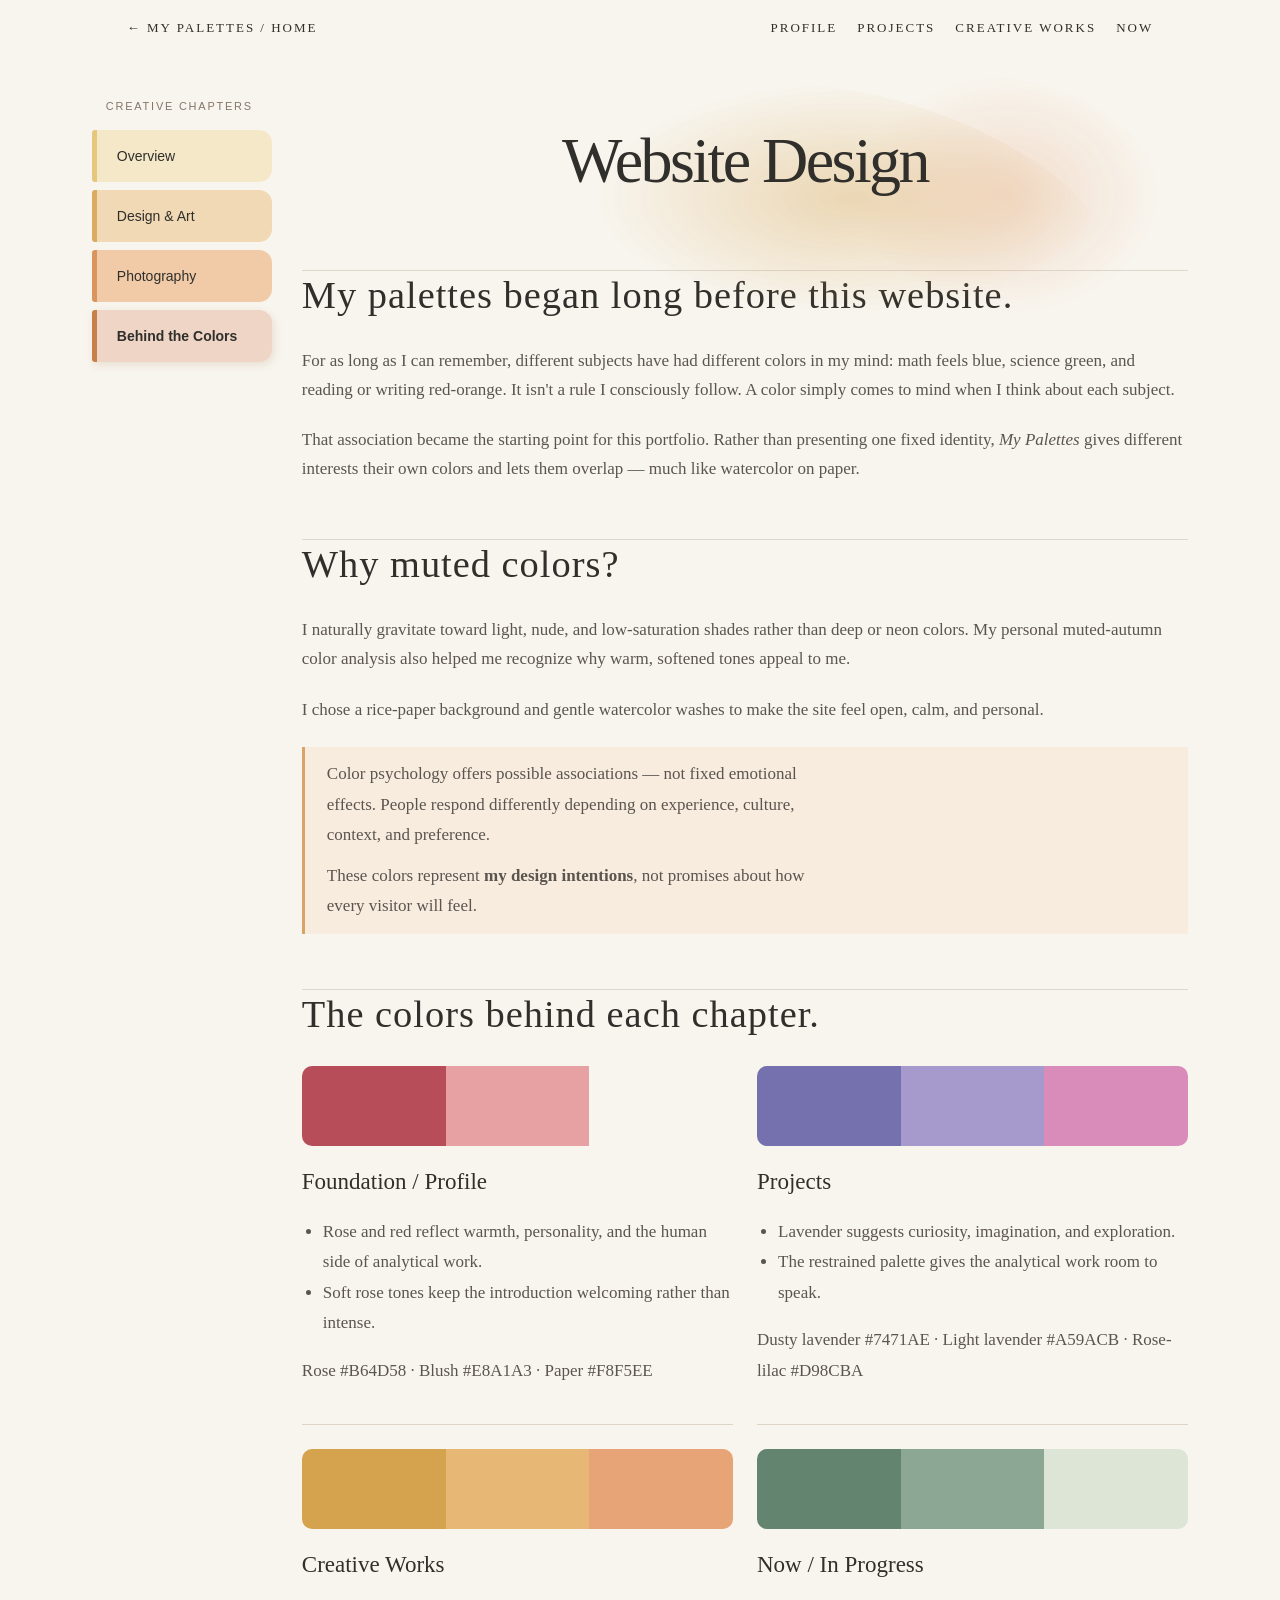
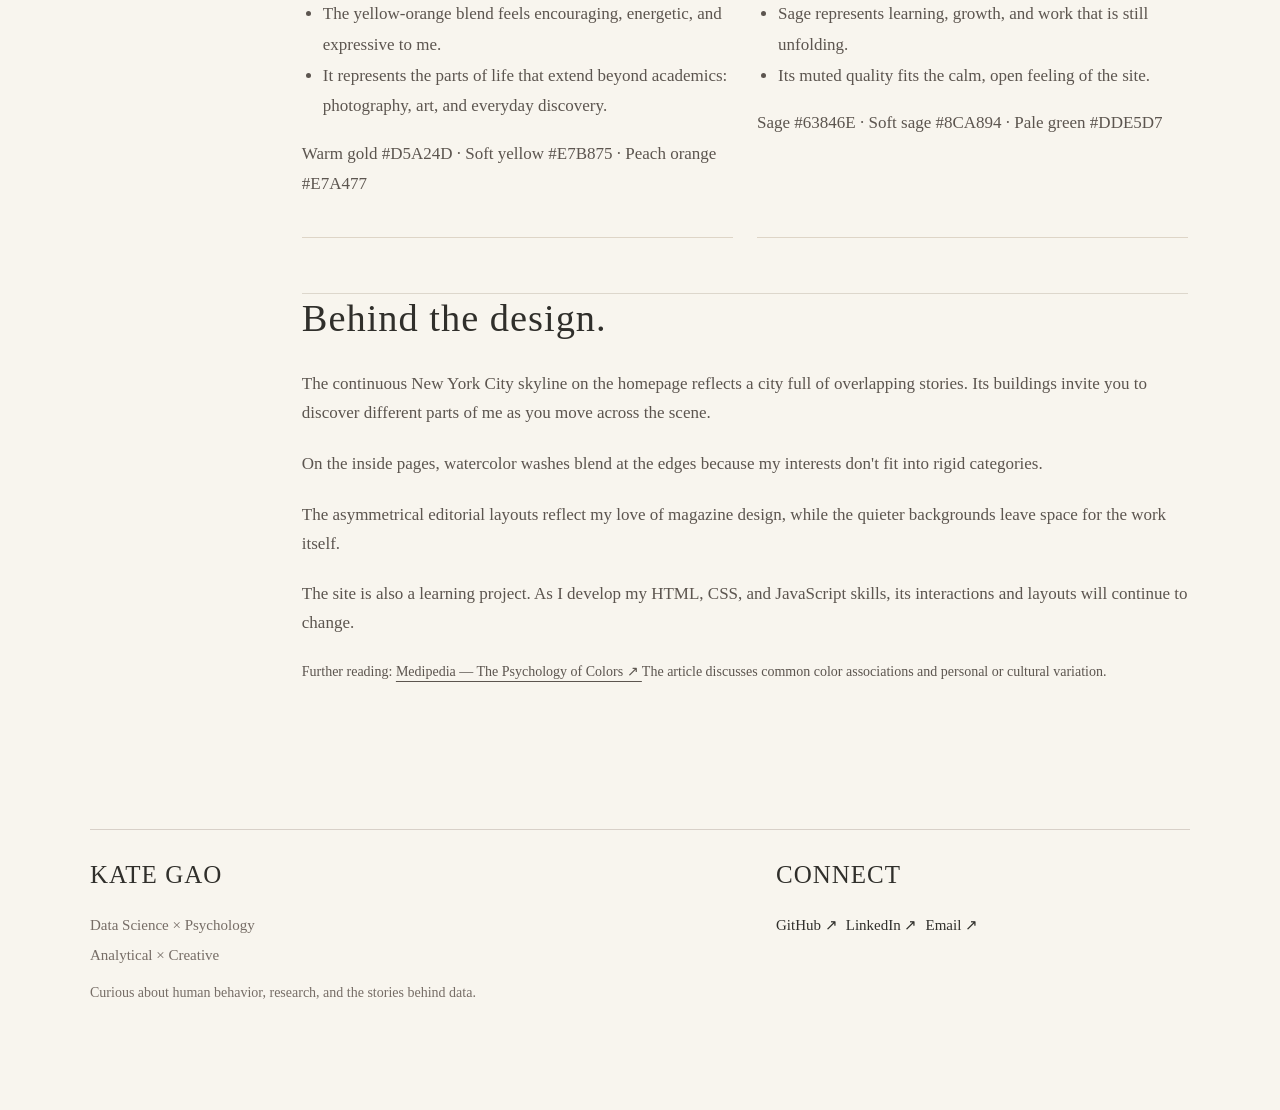
==== commit c8d1c184: "updates" ====
--- a/creative-colors.html
+++ b/creative-colors.html
@@ -449,10 +449,41 @@
 
 
     <!-- FOOTER-->
-    <footer class="palette-profile-footer now-footer">
-    <div><h2>KATE GAO</h2><p>Data Science × Psychology</p><p>Analytical × Creative</p><p>Curious about human behavior, research, and the stories behind data.</p></div>
-    <div><h2>CONNECT</h2><p><a href="https://github.com/" target="_blank" rel="noopener noreferrer">GitHub ↗</a> <a href="https://www.linkedin.com/" target="_blank" rel="noopener noreferrer">LinkedIn ↗</a> <a href="mailto:your-email@example.com">Email ↗</a></p></div>
-    </footer>
+    <footer class="palette-profile-footer">
+
+            <div class="footer-about">
+                <h2>KATE GAO</h2>
+
+                <p>Data Science × Psychology</p>
+                <p>Analytical × Creative</p>
+
+                <p class="footer-description">
+                    Curious about human behavior, research,
+                    and the stories behind data.
+                </p>
+            </div>
+
+            <div class="footer-connect">
+                <h2>CONNECT</h2>
+
+                <div class="footer-links">
+                    <a href="https://github.com/kg1005"
+                    target="_blank" rel="noopener noreferrer">
+                        GitHub ↗
+                    </a>
+
+                    <a href="https://www.linkedin.com/in/kate-gao-629022281"
+                    target="_blank" rel="noopener noreferrer">
+                        LinkedIn ↗
+                    </a>
+
+                    <a href="mailto:kategao1005@gmail.com">
+                        Email ↗
+                    </a>
+                </div>
+            </div>
+
+        </footer>
 
 </body>
 </html>
--- a/style.css
+++ b/style.css
@@ -1063,6 +1063,47 @@
     color: #849B80;
 }
 
+/* PROFILE — RESUME DOWNLOAD */
+
+.profile-resume-link {
+    margin-top: 30px;
+}
+
+.resume-download {
+    display: inline-flex;
+    align-items: center;
+    justify-content: center;
+    gap: 15px;
+
+    padding: 12px 24px;
+
+    font-family: Georgia, serif;
+    font-size: 14px;
+    letter-spacing: 0.5px;
+
+    color: #92505D;
+    background: transparent;
+
+    border: 1px solid #92505D;
+    border-radius: 30px;
+
+    text-decoration: none;
+    transition:
+        background 0.3s ease,
+        color 0.3s ease,
+        transform 0.3s ease;
+}
+
+.resume-download:hover {
+    background: #92505D;
+    color: #F8F5EE;
+    transform: translateY(-2px);
+}
+
+.resume-download:focus-visible {
+    outline: 2px solid #92505D;
+    outline-offset: 4px;
+}
 
 /* MOBILE: Applies to screens 700px wide or smaller */
 @media (max-width: 700px) {
--- a/creative.css
+++ b/creative.css
@@ -755,6 +755,39 @@
     color: #82502c;
 }
 
+/* COLOR PSYCHOLOGY RESEARCH NOTE */
+
+.color-research-note {
+    min-height: 0;
+    max-width: 780px;
+    margin: 50px auto 70px;
+    padding: 30px 0;
+    border-top: 1px solid #DDD7CC;
+}
+
+.color-research-note h2 {
+    font-family: Georgia, serif;
+    font-size: 30px;
+    font-weight: normal;
+}
+
+.color-research-note p {
+    max-width: 720px;
+    line-height: 1.8;
+}
+
+.color-citation {
+    margin-top: 25px;
+    font-size: 14px;
+    color: #766D66;
+}
+
+.color-citation a {
+    color: #92505D;
+    text-decoration: underline;
+    text-underline-offset: 4px;
+}
+
 /* RESPONSIVE DESIGN */
 
 @media (max-width: 650px) {
